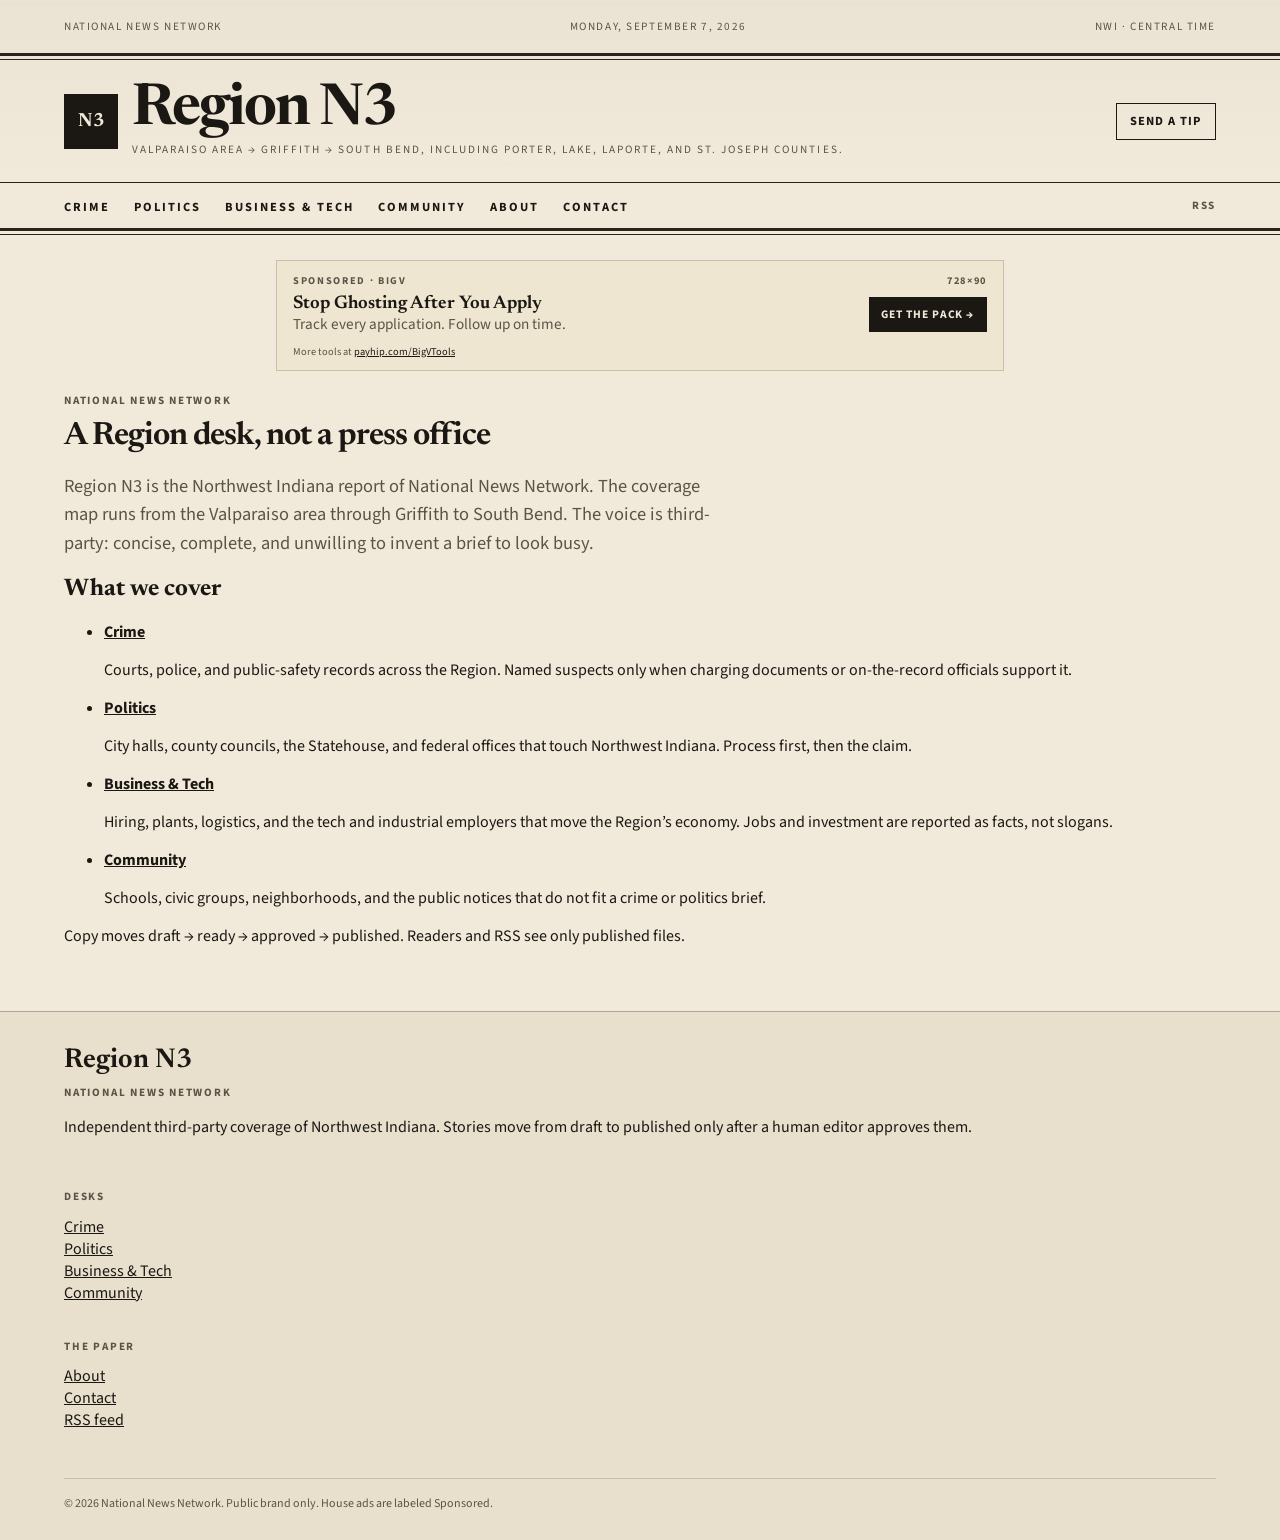
==== about/index.html @ 89d6482e "Publish Region N3 Package A public snapshot" ====
<!DOCTYPE html>
<html lang="en">
<head>
  <meta charset="utf-8" />
  <meta name="viewport" content="width=device-width, initial-scale=1" />
  <title>About · Region N3</title>
  <meta name="description" content="What Region N3 covers and how a story reaches the public site." />
  <link rel="canonical" href="https://nbiggs1337.github.io/about/" />
  <link rel="icon" href="/favicon.svg" />
  <link rel="alternate" type="application/rss+xml" href="/feed.xml" />
  <link rel="preconnect" href="https://fonts.googleapis.com" />
  <link rel="preconnect" href="https://fonts.gstatic.com" crossorigin />
  <link href="https://fonts.googleapis.com/css2?family=Newsreader:wght@500;600;650;700&family=Source+Sans+3:wght@400;600;700&display=swap" rel="stylesheet" />
  <link rel="stylesheet" href="/css/paper.css" />
</head>
<body>
  <a class="skip-link" href="#main">Skip to story</a>
  <header>
    <div class="bar">
      <p>National News Network</p>
      <p class="hide-sm">Monday, September 7, 2026</p>
      <p>NWI · Central Time</p>
    </div>
    <div class="double-rule"></div>
    <div class="mast">
      <a class="brand" href="/">
        <span class="mark" aria-hidden="true">N3</span>
        <span>
          <span class="name">Region N3</span>
          <span class="coverage">Valparaiso area → Griffith → South Bend, including Porter, Lake, LaPorte, and St. Joseph counties.</span>
        </span>
      </a>
      <a class="tip" href="/contact/">Send a tip</a>
    </div>
    <div class="hairline"></div>
    <nav aria-label="Desks">
      <ul>
        <li><a href="/crime/">Crime</a></li><li><a href="/politics/">Politics</a></li><li><a href="/business/">Business &amp; Tech</a></li><li><a href="/community/">Community</a></li>
        <li><a href="/about/">About</a></li>
        <li><a href="/contact/">Contact</a></li>
      </ul>
      <a class="rss" href="/feed.xml">RSS</a>
    </nav>
    <div class="double-rule"></div>
  </header>
  <main id="main">
    
    <aside class="ad ad-leader no-print" aria-label="Sponsored advertisement from BigV">
      <p class="ad-kicker"><span>Sponsored · BigV</span><span>728×90</span></p>
      <a class="ad-cta-row" href="https://payhip.com/b/N4oqe" rel="sponsored noopener noreferrer" target="_blank">
        <span>
          <span class="ad-head">Stop Ghosting After You Apply</span>
          <span class="ad-sub">Track every application. Follow up on time.</span>
        </span>
        <span class="btn">Get the pack →</span>
      </a>
      <p class="ad-store">More tools at <a href="https://payhip.com/BigVTools" rel="sponsored noopener noreferrer" target="_blank">payhip.com/BigVTools</a></p>
    </aside>
    <aside class="ad ad-mobile no-print" aria-label="Sponsored advertisement from BigV">
      <a href="https://payhip.com/b/N4oqe" rel="sponsored noopener noreferrer" target="_blank">
        <span>
          <span class="ad-kicker">Sponsored · BigV</span>
          <span class="ad-head">Stop Ghosting After You Apply</span>
        </span>
        <span class="btn-text">Get the pack →</span>
      </a>
    </aside>
    
    
    <p class="kicker">National News Network</p>
    <h1>A Region desk, not a press office</h1>
    <p class="lede">Region N3 is the Northwest Indiana report of National News Network. The coverage map runs from the Valparaiso area through Griffith to South Bend. The voice is third-party: concise, complete, and unwilling to invent a brief to look busy.</p>
    <h2 style="font-family:Newsreader,Georgia,serif">What we cover</h2>
    <ul>
    <li><a href="/crime/"><strong>Crime</strong></a><p>Courts, police, and public-safety records across the Region. Named suspects only when charging documents or on-the-record officials support it.</p></li><li><a href="/politics/"><strong>Politics</strong></a><p>City halls, county councils, the Statehouse, and federal offices that touch Northwest Indiana. Process first, then the claim.</p></li><li><a href="/business/"><strong>Business &amp; Tech</strong></a><p>Hiring, plants, logistics, and the tech and industrial employers that move the Region’s economy. Jobs and investment are reported as facts, not slogans.</p></li><li><a href="/community/"><strong>Community</strong></a><p>Schools, civic groups, neighborhoods, and the public notices that do not fit a crime or politics brief.</p></li>
    </ul>
    <p>Copy moves draft → ready → approved → published. Readers and RSS see only published files.</p>
    
  </main>
  <footer>
    <div class="foot-grid">
      <div>
        <p class="foot-name">Region N3</p>
        <p class="kicker">National News Network</p>
        <p>Independent third-party coverage of Northwest Indiana. Stories move from draft to published only after a human editor approves them.</p>
      </div>
      <div>
        <p class="kicker">Desks</p>
        <ul>
          <li><a href="/crime/">Crime</a></li><li><a href="/politics/">Politics</a></li><li><a href="/business/">Business &amp; Tech</a></li><li><a href="/community/">Community</a></li>
        </ul>
      </div>
      <div>
        <p class="kicker">The paper</p>
        <ul>
          <li><a href="/about/">About</a></li>
          <li><a href="/contact/">Contact</a></li>
          <li><a href="/feed.xml">RSS feed</a></li>
        </ul>
      </div>
    </div>
    <p class="legal">© 2026 National News Network. Public brand only. House ads are labeled Sponsored.</p>
  </footer>
</body>
</html>
---- css/paper.css ----
:root {
  --paper: #f1eadb;
  --ink: #1b1712;
  --rule: #2a241c;
  --brick: #8c2a24;
  --brass: #8a6d3d;
  --steel: #2c3d4f;
  --muted: #5c5346;
  --border: #c9bea6;
  --ad: #efe6d2;
  --foot: #e8e0cd;
}
* { box-sizing: border-box; }
html { scroll-behavior: smooth; }
body {
  margin: 0;
  color: var(--ink);
  background: var(--paper);
  font-family: "Source Sans 3", ui-sans-serif, system-ui, sans-serif;
  background-image:
    linear-gradient(180deg, rgb(27 23 18 / 0.03), transparent 180px),
    repeating-linear-gradient(0deg, transparent, transparent 31px, rgb(27 23 18 / 0.025) 32px);
  background-attachment: fixed;
  min-height: 100vh;
  display: flex;
  flex-direction: column;
}
a { color: var(--ink); }
.skip-link { position: absolute; left: 1rem; top: -3rem; background: var(--ink); color: var(--paper); padding: .5rem .85rem; }
.skip-link:focus { top: 1rem; }
.bar, nav, .mast, main, .foot-grid, .legal { width: min(72rem, calc(100% - 2rem)); margin-inline: auto; }
.bar { display: flex; justify-content: space-between; gap: 1rem; padding: .5rem 0; font-size: .7rem; letter-spacing: .14em; text-transform: uppercase; color: var(--muted); }
.double-rule { border-top: 3px solid var(--rule); border-bottom: 1px solid var(--rule); height: 7px; }
.hairline { height: 1px; background: var(--rule); }
.mast { display: flex; justify-content: space-between; align-items: center; gap: 1rem; padding: 1.6rem 0; }
.brand { display: flex; gap: .85rem; align-items: center; text-decoration: none; }
.mark { display: grid; place-items: center; width: 3.4rem; height: 3.4rem; background: var(--ink); color: var(--paper); font-family: Newsreader, Georgia, serif; font-weight: 700; font-size: 1.2rem; }
.name { display: block; font-family: Newsreader, Georgia, serif; font-size: clamp(2.2rem, 6vw, 3.6rem); font-weight: 650; letter-spacing: -.035em; line-height: .86; }
.coverage { display: block; margin-top: .4rem; font-size: .7rem; letter-spacing: .18em; text-transform: uppercase; color: var(--muted); }
.tip { display: none; border: 1px solid var(--ink); padding: .55rem .85rem; text-decoration: none; font-weight: 700; letter-spacing: .08em; text-transform: uppercase; font-size: .78rem; }
nav { display: none; justify-content: space-between; align-items: center; padding: .7rem 0; }
nav ul, footer ul { list-style: none; padding: 0; margin: 0; }
nav ul { display: flex; flex-wrap: wrap; gap: .4rem 1.5rem; }
nav a { text-decoration: none; font-size: .78rem; font-weight: 700; letter-spacing: .16em; text-transform: uppercase; }
nav a:hover { color: var(--brick); }
.rss { font-size: .7rem; letter-spacing: .14em; text-transform: uppercase; text-decoration: none; color: var(--muted); }
main { flex: 1; padding: 1.6rem 0 3rem; }
.kicker { font-size: .7rem; font-weight: 700; letter-spacing: .16em; text-transform: uppercase; color: var(--muted); }
h1 { font-family: Newsreader, Georgia, serif; font-weight: 650; letter-spacing: -.03em; line-height: 1.05; margin: .35rem 0 0; }
.lede { font-size: 1.15rem; line-height: 1.55; color: var(--muted); max-width: 42rem; }
.grid { display: grid; gap: 2.2rem; }
.story { display: block; text-decoration: none; border-bottom: 1px solid var(--border); padding: 1.1rem 0; }
.story h2 { font-family: Newsreader, Georgia, serif; font-size: 1.7rem; margin: .2rem 0 .4rem; }
.story p { margin: 0; color: var(--muted); }
.meta { font-size: .78rem; letter-spacing: .08em; text-transform: uppercase; color: var(--muted); }
.article-body { font-family: Newsreader, Georgia, serif; font-size: 1.125rem; line-height: 1.7; max-width: 65ch; }
.article-body p + p, .article-body h2 { margin-top: 1.15rem; }
.article-body h2 { font-size: 1.45rem; }
.article-body a { color: var(--steel); }
.empty { border: 1px solid var(--border); padding: 1.4rem; color: var(--muted); }
.ad { background: var(--ad); border: 1px solid var(--border); }
.ad-leader, .ad-mobile { margin: 0 auto 1.4rem; }
.ad-leader { max-width: 728px; padding: .7rem 1rem; }
.ad-mobile { display: none; max-width: 320px; }
.ad-mobile a { display: flex; justify-content: space-between; align-items: center; gap: .6rem; min-height: 50px; padding: 0 .7rem; text-decoration: none; }
.ad-kicker { display: flex; justify-content: space-between; margin: 0; font-size: .65rem; font-weight: 700; letter-spacing: .16em; text-transform: uppercase; color: var(--muted); }
.ad-head { display: block; font-family: Newsreader, Georgia, serif; font-weight: 650; }
.ad-leader .ad-head { font-size: 1.15rem; }
.ad-box .ad-head.lg { font-size: 1.7rem; line-height: 1.05; margin: .7rem 0 .4rem; }
.ad-sub { display: block; color: var(--muted); font-size: .95rem; }
.ad-body { color: var(--muted); font-size: .95rem; line-height: 1.5; }
.ad-meta { font-size: .75rem; letter-spacing: .08em; text-transform: uppercase; color: var(--muted); }
.ad-cta-row { display: flex; justify-content: space-between; align-items: center; gap: 1rem; text-decoration: none; margin-top: .4rem; }
.btn { display: inline-flex; align-items: center; justify-content: center; background: var(--ink); color: var(--paper); padding: .55rem .8rem; text-decoration: none; font-size: .72rem; font-weight: 700; letter-spacing: .08em; text-transform: uppercase; }
.btn.block { width: 100%; margin-top: .7rem; }
.btn-text { font-size: .65rem; font-weight: 700; letter-spacing: .08em; text-transform: uppercase; color: var(--brick); }
.ad-store { font-size: .65rem; color: var(--muted); margin: .55rem 0 0; }
.ad-box { max-width: 300px; min-height: 250px; padding: 1rem; }
.ad-native { border: 0; border-top: 1px solid var(--border); border-bottom: 1px solid var(--border); background: transparent; max-width: 65ch; margin: 2rem 0; padding: 1.2rem 0; }
.native-link { color: var(--brick); font-weight: 700; }
footer { margin-top: auto; border-top: 1px solid rgb(42 36 28 / .3); background: var(--foot); }
.foot-grid { display: grid; gap: 1.5rem; padding: 2.2rem 0; }
.foot-name { font-family: Newsreader, Georgia, serif; font-size: 1.7rem; font-weight: 650; margin: 0; }
.legal { padding: 1rem 0; font-size: .75rem; color: var(--muted); border-top: 1px solid var(--border); }
@media (min-width: 48rem) {
  .tip, nav { display: flex; }
  .hide-sm { display: block; }
  .grid { grid-template-columns: minmax(0,1fr) 18rem; }
}
@media (max-width: 47.99rem) {
  .hide-sm { display: none; }
  .ad-leader { display: none; }
  .ad-mobile { display: block; }
}
@media print {
  .no-print { display: none !important; }
  body { background: white; }
}
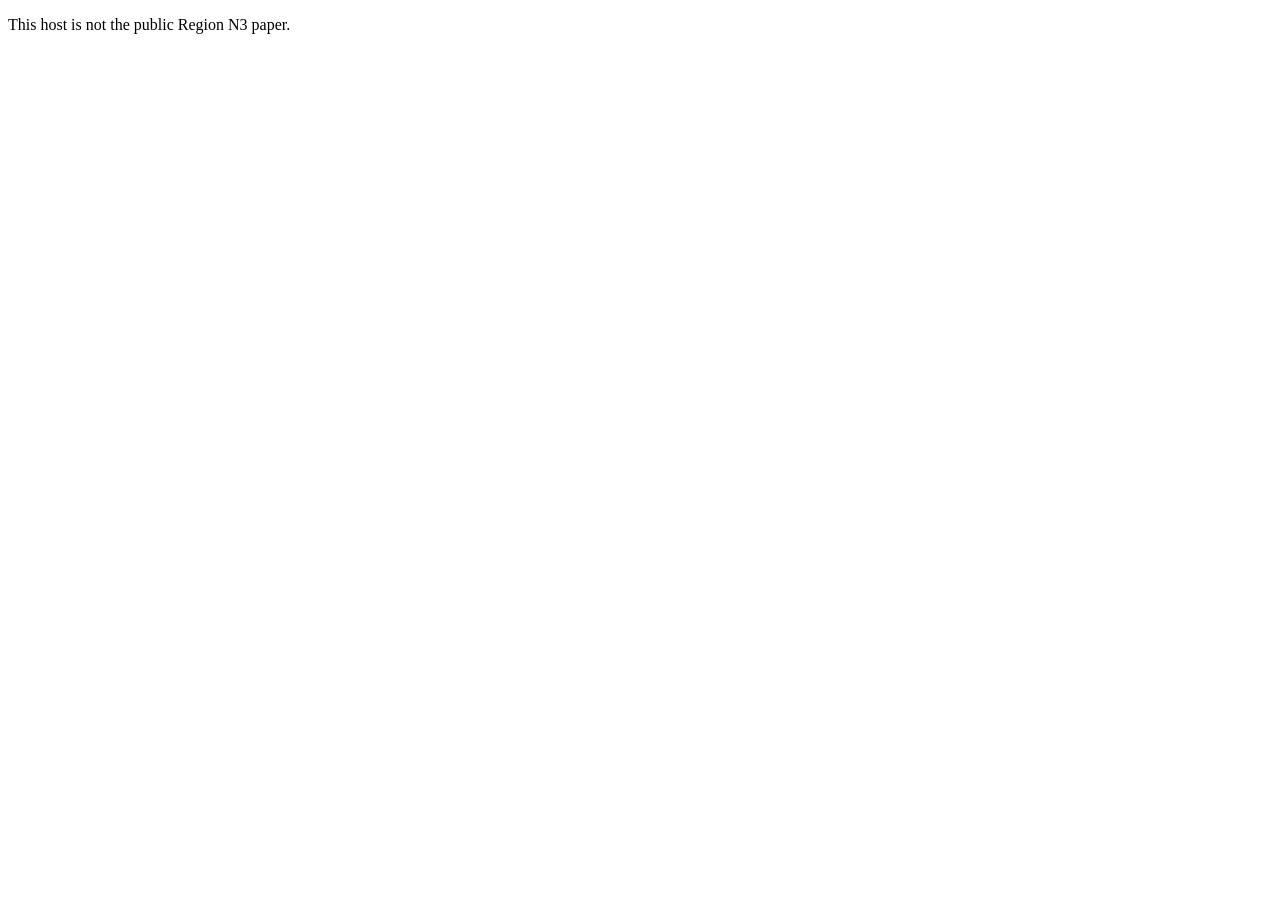
==== commit 710293d3: "Unpublish public paper from this host" ====
--- a/about/index.html
+++ b/about/index.html
@@ -2,104 +2,11 @@
 <html lang="en">
 <head>
   <meta charset="utf-8" />
+  <meta name="robots" content="noindex, nofollow" />
   <meta name="viewport" content="width=device-width, initial-scale=1" />
-  <title>About · Region N3</title>
-  <meta name="description" content="What Region N3 covers and how a story reaches the public site." />
-  <link rel="canonical" href="https://nbiggs1337.github.io/about/" />
-  <link rel="icon" href="/favicon.svg" />
-  <link rel="alternate" type="application/rss+xml" href="/feed.xml" />
-  <link rel="preconnect" href="https://fonts.googleapis.com" />
-  <link rel="preconnect" href="https://fonts.gstatic.com" crossorigin />
-  <link href="https://fonts.googleapis.com/css2?family=Newsreader:wght@500;600;650;700&family=Source+Sans+3:wght@400;600;700&display=swap" rel="stylesheet" />
-  <link rel="stylesheet" href="/css/paper.css" />
+  <title>Not the public edition</title>
 </head>
 <body>
-  <a class="skip-link" href="#main">Skip to story</a>
-  <header>
-    <div class="bar">
-      <p>National News Network</p>
-      <p class="hide-sm">Monday, September 7, 2026</p>
-      <p>NWI · Central Time</p>
-    </div>
-    <div class="double-rule"></div>
-    <div class="mast">
-      <a class="brand" href="/">
-        <span class="mark" aria-hidden="true">N3</span>
-        <span>
-          <span class="name">Region N3</span>
-          <span class="coverage">Valparaiso area → Griffith → South Bend, including Porter, Lake, LaPorte, and St. Joseph counties.</span>
-        </span>
-      </a>
-      <a class="tip" href="/contact/">Send a tip</a>
-    </div>
-    <div class="hairline"></div>
-    <nav aria-label="Desks">
-      <ul>
-        <li><a href="/crime/">Crime</a></li><li><a href="/politics/">Politics</a></li><li><a href="/business/">Business &amp; Tech</a></li><li><a href="/community/">Community</a></li>
-        <li><a href="/about/">About</a></li>
-        <li><a href="/contact/">Contact</a></li>
-      </ul>
-      <a class="rss" href="/feed.xml">RSS</a>
-    </nav>
-    <div class="double-rule"></div>
-  </header>
-  <main id="main">
-    
-    <aside class="ad ad-leader no-print" aria-label="Sponsored advertisement from BigV">
-      <p class="ad-kicker"><span>Sponsored · BigV</span><span>728×90</span></p>
-      <a class="ad-cta-row" href="https://payhip.com/b/N4oqe" rel="sponsored noopener noreferrer" target="_blank">
-        <span>
-          <span class="ad-head">Stop Ghosting After You Apply</span>
-          <span class="ad-sub">Track every application. Follow up on time.</span>
-        </span>
-        <span class="btn">Get the pack →</span>
-      </a>
-      <p class="ad-store">More tools at <a href="https://payhip.com/BigVTools" rel="sponsored noopener noreferrer" target="_blank">payhip.com/BigVTools</a></p>
-    </aside>
-    <aside class="ad ad-mobile no-print" aria-label="Sponsored advertisement from BigV">
-      <a href="https://payhip.com/b/N4oqe" rel="sponsored noopener noreferrer" target="_blank">
-        <span>
-          <span class="ad-kicker">Sponsored · BigV</span>
-          <span class="ad-head">Stop Ghosting After You Apply</span>
-        </span>
-        <span class="btn-text">Get the pack →</span>
-      </a>
-    </aside>
-    
-    
-    <p class="kicker">National News Network</p>
-    <h1>A Region desk, not a press office</h1>
-    <p class="lede">Region N3 is the Northwest Indiana report of National News Network. The coverage map runs from the Valparaiso area through Griffith to South Bend. The voice is third-party: concise, complete, and unwilling to invent a brief to look busy.</p>
-    <h2 style="font-family:Newsreader,Georgia,serif">What we cover</h2>
-    <ul>
-    <li><a href="/crime/"><strong>Crime</strong></a><p>Courts, police, and public-safety records across the Region. Named suspects only when charging documents or on-the-record officials support it.</p></li><li><a href="/politics/"><strong>Politics</strong></a><p>City halls, county councils, the Statehouse, and federal offices that touch Northwest Indiana. Process first, then the claim.</p></li><li><a href="/business/"><strong>Business &amp; Tech</strong></a><p>Hiring, plants, logistics, and the tech and industrial employers that move the Region’s economy. Jobs and investment are reported as facts, not slogans.</p></li><li><a href="/community/"><strong>Community</strong></a><p>Schools, civic groups, neighborhoods, and the public notices that do not fit a crime or politics brief.</p></li>
-    </ul>
-    <p>Copy moves draft → ready → approved → published. Readers and RSS see only published files.</p>
-    
-  </main>
-  <footer>
-    <div class="foot-grid">
-      <div>
-        <p class="foot-name">Region N3</p>
-        <p class="kicker">National News Network</p>
-        <p>Independent third-party coverage of Northwest Indiana. Stories move from draft to published only after a human editor approves them.</p>
-      </div>
-      <div>
-        <p class="kicker">Desks</p>
-        <ul>
-          <li><a href="/crime/">Crime</a></li><li><a href="/politics/">Politics</a></li><li><a href="/business/">Business &amp; Tech</a></li><li><a href="/community/">Community</a></li>
-        </ul>
-      </div>
-      <div>
-        <p class="kicker">The paper</p>
-        <ul>
-          <li><a href="/about/">About</a></li>
-          <li><a href="/contact/">Contact</a></li>
-          <li><a href="/feed.xml">RSS feed</a></li>
-        </ul>
-      </div>
-    </div>
-    <p class="legal">© 2026 National News Network. Public brand only. House ads are labeled Sponsored.</p>
-  </footer>
+  <p>This host is not the public Region N3 paper.</p>
 </body>
 </html>
